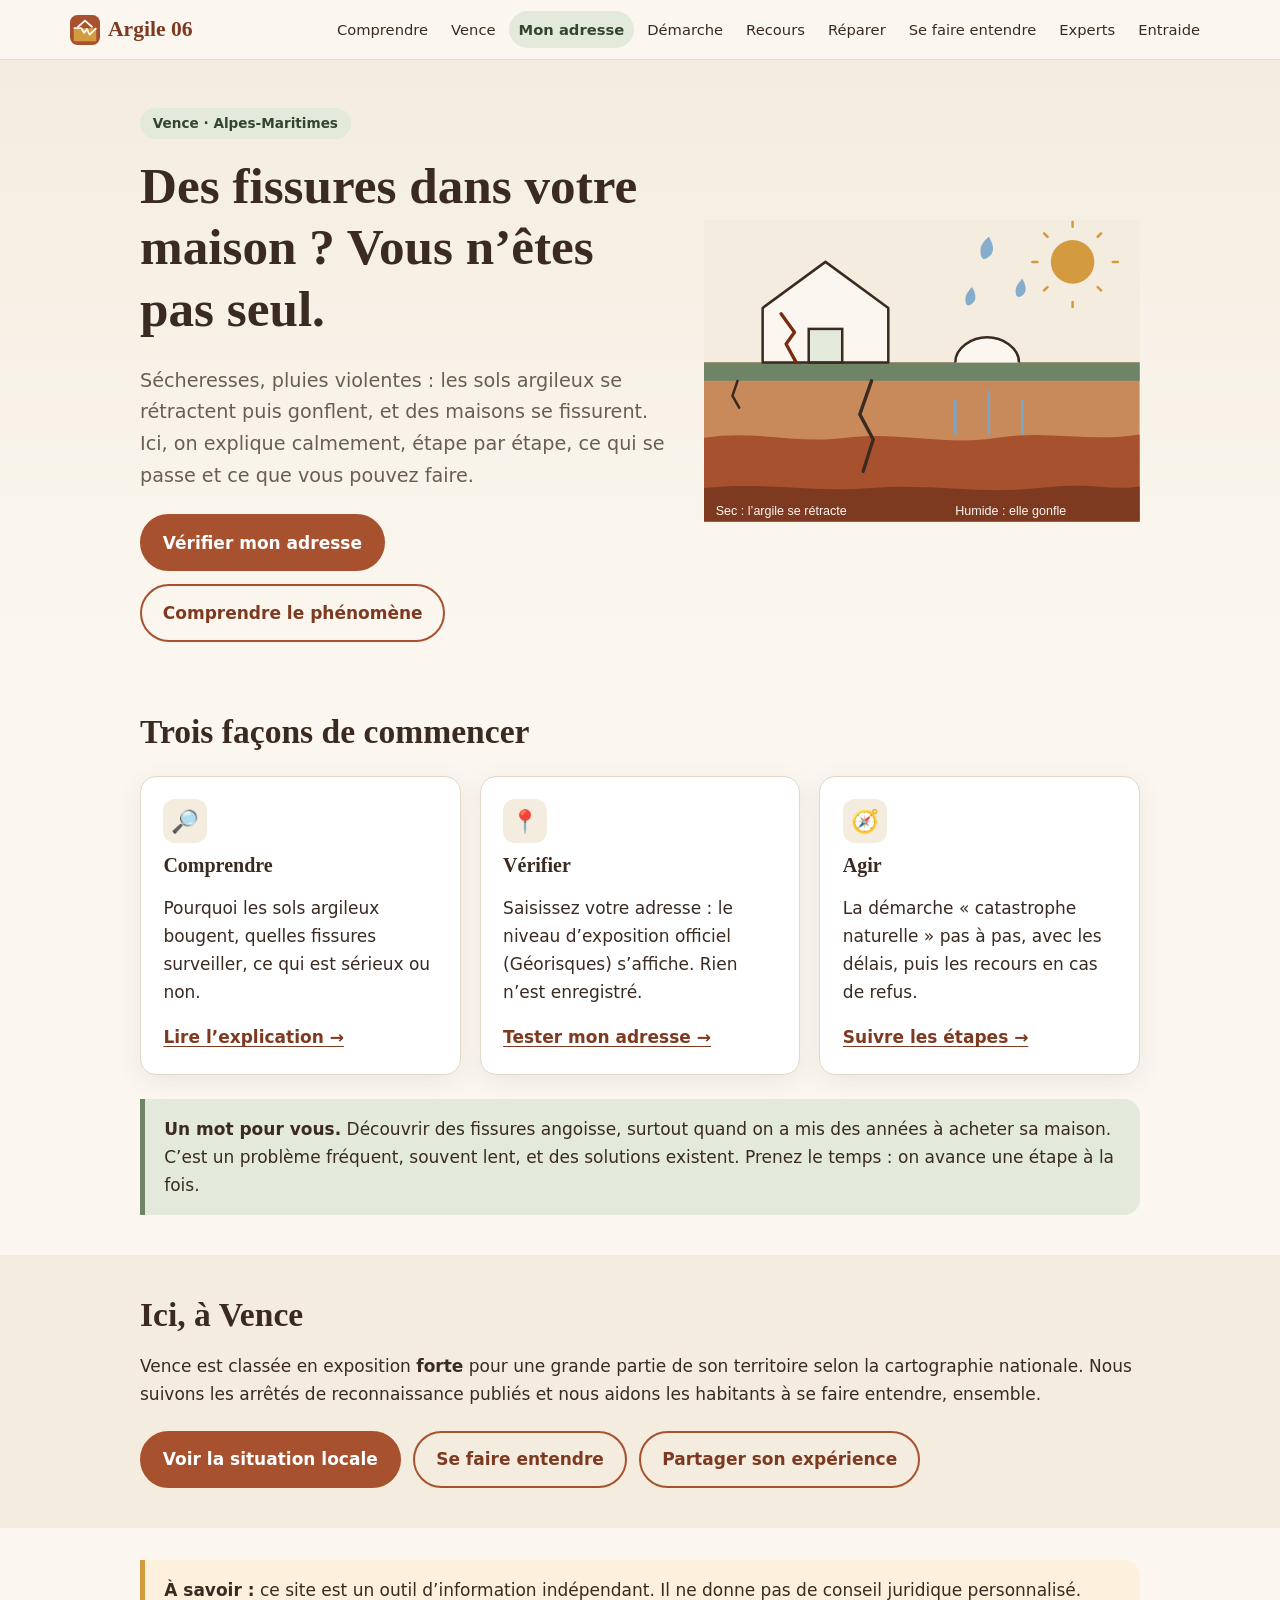
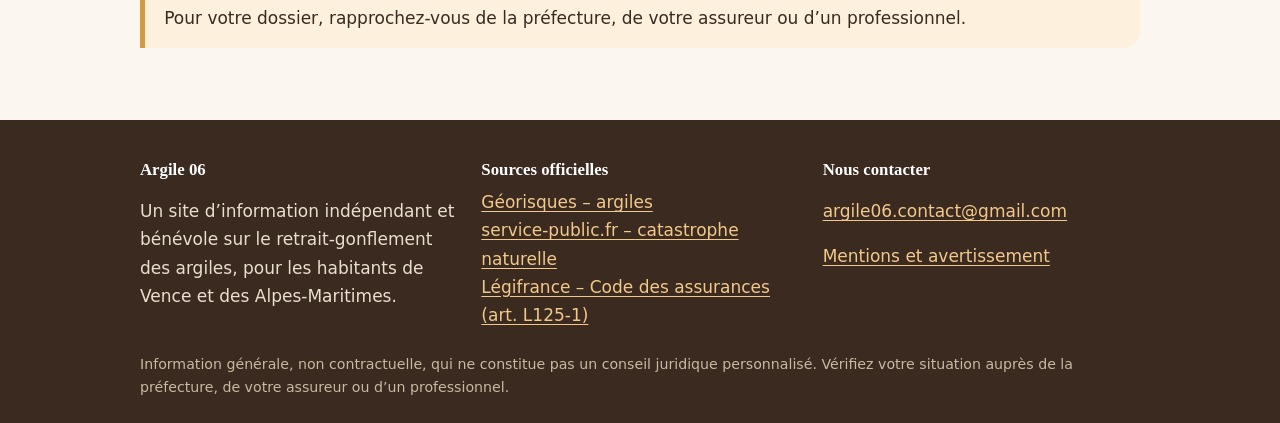
==== index.html @ f942f199 "Menu, carte et autocomplétion, page Réparer, contact Co-Authored-By: Claude Sonnet 5.5 <noreply@anth" ====
<!doctype html>
<html lang="fr">
<head>
<meta charset="utf-8">
<meta name="viewport" content="width=device-width, initial-scale=1">
<title>Fissures, argile et sécheresse : vous n’êtes pas seul · Argile 06</title>
<meta name="description" content="Comprendre le retrait-gonflement des argiles, vérifier votre adresse et connaître la démarche catastrophe naturelle à Vence et dans les Alpes-Maritimes.">
<meta name="theme-color" content="#a8512f">
<link rel="stylesheet" href="css/style.css?v=6">
</head>
<body>
<a class="skip" href="#contenu">Aller au contenu</a>
<header class="site">
<div class="bar">
<a class="brand" href="index.html"><svg viewBox="0 0 32 32" aria-hidden="true"><rect width="32" height="32" rx="8" fill="#a8512f"/><path d="M4 14h24v14H4z" fill="#d49a3f"/><path d="M4 14l8 0 3 5 3-4 3 6 7-7" stroke="#fbf7f0" stroke-width="2" fill="none" stroke-linejoin="round"/><path d="M8 13l8-7 8 7" stroke="#fbf7f0" stroke-width="2" fill="none"/></svg><span>Argile 06</span></a>
<button class="menu-btn" aria-expanded="false" aria-controls="nav-main">Menu</button>
<nav class="main" id="nav-main" aria-label="Navigation principale"><ul>
<li><a href="comprendre.html">Comprendre</a></li>
<li><a href="vence.html">Vence</a></li>
<li><a href="mon-adresse.html" class="cta">Mon adresse</a></li>
<li><a href="demarche.html">Démarche</a></li>
<li><a href="recours.html">Recours</a></li>
<li><a href="reparer.html">Réparer</a></li>
<li><a href="se-faire-entendre.html">Se faire entendre</a></li>
<li><a href="experts.html">Experts</a></li>
<li><a href="entraide.html">Entraide</a></li>
</ul></nav>
</div>
</header>
<main id="contenu">
<section class="hero"><div class="wrap grid">
<div>
<span class="kicker">Vence · Alpes-Maritimes</span>
<h1>Des fissures dans votre maison ? Vous n’êtes pas seul.</h1>
<p class="lead">Sécheresses, pluies violentes : les sols argileux se rétractent puis gonflent, et des maisons se fissurent. Ici, on explique calmement, étape par étape, ce qui se passe et ce que vous pouvez faire.</p>
<div class="btns"><a class="btn" href="mon-adresse.html">Vérifier mon adresse</a><a class="btn sec" href="comprendre.html">Comprendre le phénomène</a></div>
</div>
<div><svg viewBox="0 0 520 360" role="img" aria-label="Schéma d’une maison sur un sol argileux : à gauche, sol sec et rétracté avec fissure ; à droite, sol humide qui gonfle.">
<rect width="520" height="360" fill="#f4ecdf"/>
<circle cx="440" cy="50" r="26" fill="#d49a3f"/>
<g stroke="#d49a3f" stroke-width="3" stroke-linecap="round"><path d="M440 8v-6M440 98v6M398 50h-6M488 50h6M410 20l-4-4M470 80l4 4M410 80l-4 4M470 20l4-4"/></g>
<rect x="0" y="170" width="520" height="190" fill="#c98a5b"/>
<rect x="0" y="170" width="520" height="22" fill="#6f8466"/>
<path d="M0 260c60-10 110 8 170 0s120 10 180 0 110 6 170-4v104H0z" fill="#a8512f"/>
<path d="M0 320c70-8 130 6 200 0s130 8 200 0 80 4 120-2v42H0z" fill="#7d3a20"/>
<g fill="#fbf7f0" stroke="#3a2a20" stroke-width="3" stroke-linejoin="round">
<path d="M70 170V105l75-55 75 55v65z"/></g>
<rect x="125" y="130" width="40" height="40" fill="#e3eadc" stroke="#3a2a20" stroke-width="3"/>
<path d="M92 112l16 22-10 14 12 22" stroke="#7a2b12" stroke-width="4" fill="none" stroke-linecap="round" stroke-linejoin="round"/>
<path d="M200 192l-14 40 16 30-12 38" stroke="#3a2a20" stroke-width="4" fill="none" stroke-linecap="round"/>
<path d="M40 192l-6 18 8 14" stroke="#3a2a20" stroke-width="3" fill="none" stroke-linecap="round"/>
<g fill="#7aa6c9" opacity=".9"><path d="M340 20q10 16 0 24t-10-8q0-8 10-16z"/><path d="M380 70q8 14 0 20t-8-6q0-6 8-14z"/><path d="M320 80q8 14 0 20t-8-6q0-6 8-14z"/></g>
<path d="M300 170c0-18 20-30 38-30s38 12 38 30" fill="#fbf7f0" stroke="#3a2a20" stroke-width="3"/>
<g stroke="#7aa6c9" stroke-width="3" stroke-linecap="round"><path d="M300 215v40M340 205v50M380 215v40"/></g>
<text x="14" y="352" font-size="15" fill="#fbf7f0" font-family="sans-serif">Sec : l’argile se rétracte</text>
<text x="300" y="352" font-size="15" fill="#fbf7f0" font-family="sans-serif">Humide : elle gonfle</text>
</svg></div>
</div></section>
<div class="wrap">
<h2>Trois façons de commencer</h2>
<div class="cards">
<div class="card"><div class="ico" aria-hidden="true">🔎</div><h3>Comprendre</h3><p>Pourquoi les sols argileux bougent, quelles fissures surveiller, ce qui est sérieux ou non.</p><a class="more" href="comprendre.html">Lire l’explication →</a></div>
<div class="card"><div class="ico" aria-hidden="true">📍</div><h3>Vérifier</h3><p>Saisissez votre adresse : le niveau d’exposition officiel (Géorisques) s’affiche. Rien n’est enregistré.</p><a class="more" href="mon-adresse.html">Tester mon adresse →</a></div>
<div class="card"><div class="ico" aria-hidden="true">🧭</div><h3>Agir</h3><p>La démarche « catastrophe naturelle » pas à pas, avec les délais, puis les recours en cas de refus.</p><a class="more" href="demarche.html">Suivre les étapes →</a></div>
</div>
<div class="note"><strong>Un mot pour vous.</strong> Découvrir des fissures angoisse, surtout quand on a mis des années à acheter sa maison. C’est un problème fréquent, souvent lent, et des solutions existent. Prenez le temps : on avance une étape à la fois.</div>
</div>
<section class="band"><div class="wrap">
<h2 style="margin-top:0">Ici, à Vence</h2>
<p>Vence est classée en exposition <strong>forte</strong> pour une grande partie de son territoire selon la cartographie nationale. Nous suivons les arrêtés de reconnaissance publiés et nous aidons les habitants à se faire entendre, ensemble.</p>
<div class="btns"><a class="btn" href="vence.html">Voir la situation locale</a><a class="btn sec" href="se-faire-entendre.html">Se faire entendre</a><a class="btn sec" href="entraide.html">Partager son expérience</a></div>
</div></section>
<div class="wrap"><div class="warn" style="margin-top:2rem"><strong>À savoir :</strong> ce site est un outil d’information indépendant. Il ne donne pas de conseil juridique personnalisé. Pour votre dossier, rapprochez-vous de la préfecture, de votre assureur ou d’un professionnel.</div></div>
</main>
<footer class="site">
<div class="wrap">
<div class="cols">
<div><h2>Argile 06</h2><p>Un site d’information indépendant et bénévole sur le retrait-gonflement des argiles, pour les habitants de Vence et des Alpes-Maritimes.</p></div>
<div><h2>Sources officielles</h2><ul>
<li><a href="https://www.georisques.gouv.fr/risques/retrait-gonflement-des-argiles" rel="noopener">Géorisques – argiles</a></li>
<li><a href="https://www.service-public.fr/particuliers/recherche?keyword=catastrophe%20naturelle" rel="noopener">service-public.fr – catastrophe naturelle</a></li>
<li><a href="https://www.legifrance.gouv.fr/codes/texte_lc/LEGITEXT000006073984" rel="noopener">Légifrance – Code des assurances (art. L125-1)</a></li>
</ul></div>
<div><h2>Nous contacter</h2><p><a href="mailto:argile06.contact@gmail.com">argile06.contact@gmail.com</a></p><p><a href="entraide.html#mentions">Mentions et avertissement</a></p></div>
</div>
<small>Information générale, non contractuelle, qui ne constitue pas un conseil juridique personnalisé. Vérifiez votre situation auprès de la préfecture, de votre assureur ou d’un professionnel.</small>
</div>
</footer>
<script src="js/main.js?v=6"></script>
</body>
</html>
---- css/style.css ----
:root{
  --argile:#a8512f; --argile-fonce:#7d3a20; --ocre:#d49a3f; --sable:#f4ecdf; --creme:#fbf7f0;
  --sauge:#6f8466; --sauge-clair:#e3eadc; --brun:#3a2a20; --gris:#6b5d54; --trait:#e4d8c6;
  --rayon:16px; --ombre:0 6px 24px rgba(58,42,32,.08);
  --serif:"Iowan Old Style","Palatino Linotype",Palatino,Georgia,serif;
  --sans:system-ui,-apple-system,"Segoe UI",Roboto,sans-serif;
}
*{box-sizing:border-box}
html{scroll-behavior:smooth}
body{margin:0;font-family:var(--sans);font-size:1.0625rem;line-height:1.65;color:var(--brun);background:var(--creme)}
h1,h2,h3{font-family:var(--serif);line-height:1.2;color:var(--brun)}
h1{font-size:clamp(2rem,5vw,3.2rem);margin:0 0 .5em}
h2{font-size:clamp(1.5rem,3.2vw,2.1rem);margin:1.6em 0 .5em}
h3{font-size:1.25rem;margin:1.2em 0 .3em}
a{color:var(--argile-fonce);text-underline-offset:3px}
a:hover{color:var(--argile)}
:focus-visible{outline:3px solid var(--ocre);outline-offset:2px;border-radius:4px}
.skip{position:absolute;left:-999px;top:0;background:var(--brun);color:#fff;padding:.6rem 1rem;z-index:100}
.skip:focus{left:0}
.wrap{max-width:1040px;margin:0 auto;padding:0 1.25rem}
.narrow{max-width:760px}

/* en-tête */
header.site{background:var(--creme);border-bottom:1px solid var(--trait);position:sticky;top:0;z-index:50}
.bar{display:flex;align-items:center;justify-content:space-between;gap:1rem;padding:.7rem 1.25rem;max-width:1180px;margin:0 auto}
.brand{white-space:nowrap;font-family:var(--serif);font-weight:700;font-size:1.35rem;color:var(--argile-fonce);text-decoration:none;display:flex;align-items:center;gap:.5rem}
.brand svg{width:30px;height:30px}
nav.main ul{list-style:none;margin:0;padding:0;display:flex;gap:.2rem;flex-wrap:wrap}
nav.main a{display:block;padding:.4rem .62rem;border-radius:999px;text-decoration:none;color:var(--brun);font-size:.92rem;white-space:nowrap}
nav.main a.cta{background:var(--sauge-clair);color:#34452d;font-weight:600}
nav.main a.cta:hover{background:var(--sauge);color:#fff}
nav.main a:hover{background:var(--sable)}
nav.main a[aria-current="page"]{background:var(--argile);color:#fff}
.menu-btn{display:none;background:var(--sable);border:1px solid var(--trait);border-radius:10px;padding:.5rem .8rem;font:inherit;color:var(--brun);cursor:pointer}
@media(max-width:1060px){
  .menu-btn{display:block}
  nav.main{display:none;width:100%;order:3}
  nav.main.open{display:block}
  .bar{flex-wrap:wrap}
  nav.main ul{flex-direction:column;padding:.4rem 0 .8rem}
}

/* héros */
.hero{background:linear-gradient(180deg,var(--sable),var(--creme));padding:3rem 0 1rem}
.hero .grid{display:grid;grid-template-columns:1.1fr .9fr;gap:2rem;align-items:center}
@media(max-width:800px){.hero .grid{grid-template-columns:1fr}}
.kicker{display:inline-block;background:var(--sauge-clair);color:#34452d;border-radius:999px;padding:.25rem .8rem;font-size:.85rem;font-weight:600;margin-bottom:1rem}
.lead{font-size:1.2rem;color:var(--gris)}
.btns{display:flex;gap:.8rem;flex-wrap:wrap;margin-top:1.4rem}
.btn{display:inline-block;background:var(--argile);color:#fff;text-decoration:none;padding:.8rem 1.3rem;border-radius:999px;font-weight:600;border:2px solid var(--argile);cursor:pointer;font:inherit;font-weight:600}
.btn:hover{background:var(--argile-fonce);border-color:var(--argile-fonce);color:#fff}
.btn.sec{background:transparent;color:var(--argile-fonce)}
.btn.sec:hover{background:var(--sable);color:var(--argile-fonce)}

/* cartes */
.cards{display:grid;grid-template-columns:repeat(auto-fit,minmax(250px,1fr));gap:1.2rem;margin:1.5rem 0}
.card{background:#fff;border:1px solid var(--trait);border-radius:var(--rayon);padding:1.4rem;box-shadow:var(--ombre)}
.card h3{margin-top:0}
.card a.more{font-weight:600}
.card .ico{width:44px;height:44px;border-radius:12px;background:var(--sable);display:grid;place-items:center;margin-bottom:.6rem;font-size:1.4rem}
.note{background:var(--sauge-clair);border-left:5px solid var(--sauge);border-radius:0 var(--rayon) var(--rayon) 0;padding:1rem 1.2rem;margin:1.5rem 0}
.warn{background:#fdf0dd;border-left:5px solid var(--ocre);border-radius:0 var(--rayon) var(--rayon) 0;padding:1rem 1.2rem;margin:1.5rem 0}
.verify{display:inline-block;background:#fdf0dd;border:1px solid var(--ocre);color:#6a4410;border-radius:6px;padding:0 .4rem;font-size:.8rem;font-weight:700;vertical-align:middle}
.band{background:var(--sable);padding:2.5rem 0;margin-top:2.5rem}

/* page */
main{padding-bottom:3rem}
.pagehead{background:var(--sable);padding:2.2rem 0 1.6rem;border-bottom:1px solid var(--trait)}
.pagehead h1{margin-bottom:.3em}
.pagehead p{margin:0;color:var(--gris);font-size:1.15rem}
.crumbs{font-size:.9rem;color:var(--gris);margin-bottom:.6rem}

/* frise */
ol.steps{list-style:none;margin:2rem 0;padding:0;counter-reset:s;position:relative}
ol.steps li{counter-increment:s;position:relative;padding:0 0 1.8rem 4rem}
ol.steps li:before{content:counter(s);position:absolute;left:0;top:0;width:2.8rem;height:2.8rem;border-radius:50%;background:var(--argile);color:#fff;display:grid;place-items:center;font-family:var(--serif);font-weight:700;font-size:1.2rem}
ol.steps li:after{content:"";position:absolute;left:1.35rem;top:2.9rem;bottom:.1rem;width:2px;background:var(--trait)}
ol.steps li:last-child:after{display:none}
ol.steps h3{margin:.1rem 0 .2rem}
.delai{display:inline-block;background:var(--sauge-clair);color:#34452d;border-radius:999px;padding:.1rem .7rem;font-size:.85rem;font-weight:700;margin:.2rem 0}

/* tables et listes */
table{width:100%;border-collapse:collapse;background:#fff;border-radius:var(--rayon);overflow:hidden;border:1px solid var(--trait)}
th,td{text-align:left;padding:.65rem .9rem;border-bottom:1px solid var(--trait);font-size:.98rem}
th{background:var(--sable);font-family:var(--serif)}
.tablewrap{overflow-x:auto}
details{background:#fff;border:1px solid var(--trait);border-radius:12px;padding:.2rem 1rem;margin:.7rem 0}
summary{cursor:pointer;font-weight:600;padding:.7rem 0}
details[open] summary{color:var(--argile-fonce)}

/* outil adresse */
.tool{background:#fff;border:1px solid var(--trait);border-radius:var(--rayon);padding:1.5rem;box-shadow:var(--ombre)}
.tool label{display:block;font-weight:600;margin-bottom:.4rem}
.tool .row{display:flex;gap:.6rem;flex-wrap:wrap}
.tool input[type=text]{flex:1 1 260px;font:inherit;padding:.75rem 1rem;border:2px solid var(--trait);border-radius:12px;background:var(--creme)}
.tool input[type=text]:focus{border-color:var(--ocre);outline:none}
.result{margin-top:1.2rem}
.badge{display:inline-block;padding:.5rem 1.1rem;border-radius:999px;font-weight:700;font-size:1.1rem}
.badge.faible{background:#e3eadc;color:#2c4a24}
.badge.moyenne{background:#fbe6bd;color:#6a4410}
.badge.forte{background:#f4cfc2;color:#7a2b12}
.badge.nul{background:#eee;color:#444}
.picker{list-style:none;padding:0;margin:.6rem 0}
.picker button{display:block;width:100%;text-align:left;background:var(--creme);border:1px solid var(--trait);border-radius:10px;padding:.6rem .9rem;margin:.3rem 0;font:inherit;cursor:pointer}
.picker button:hover{background:var(--sable)}

/* pied */
footer.site{background:var(--brun);color:#eadfce;padding:2.5rem 0 1.5rem}
footer.site a{color:#f2c98a}
footer.site .cols{display:grid;grid-template-columns:repeat(auto-fit,minmax(220px,1fr));gap:1.5rem}
footer.site h2{font-size:1.05rem;color:#fff;margin:0 0 .5rem}
footer.site ul{list-style:none;margin:0;padding:0}
footer.site small{display:block;margin-top:1.5rem;color:#c9b9a3}

.quote{background:#fff;border:1px solid var(--trait);border-left:5px solid var(--ocre);border-radius:12px;padding:1rem 1.2rem;margin:1rem 0;font-family:var(--serif);font-size:1.1rem}
.quote cite{display:block;margin-top:.5rem;font-family:var(--sans);font-size:.9rem;color:var(--gris);font-style:normal}
.tag{display:inline-block;background:var(--sable);border-radius:6px;padding:0 .5rem;font-size:.8rem;margin-right:.3rem}
@media(prefers-reduced-motion:reduce){html{scroll-behavior:auto}}

/* autocomplétion et carte */
.field{position:relative;flex:1 1 260px}
.field input[type=text]{width:100%}
.suggestions{list-style:none;margin:4px 0 0;padding:.3rem;position:absolute;left:0;right:0;z-index:600;background:#fff;border:1px solid var(--trait);border-radius:12px;box-shadow:var(--ombre)}
.suggestions li{padding:.55rem .8rem;border-radius:8px;cursor:pointer}
.suggestions li:hover,.suggestions li[aria-selected="true"]{background:var(--sable)}
#carte{height:420px;border-radius:var(--rayon);border:1px solid var(--trait);margin-top:1.2rem;z-index:0}
.legende{display:flex;gap:1rem;flex-wrap:wrap;align-items:center;font-size:.9rem;margin:.6rem 0}
.legende i{display:inline-block;width:1rem;height:1rem;border-radius:4px;vertical-align:-2px;margin-right:.3rem;border:1px solid rgba(0,0,0,.2)}

.leaflet-popup-content .badge{font-size:.95rem;padding:.25rem .8rem;margin-top:.4rem}
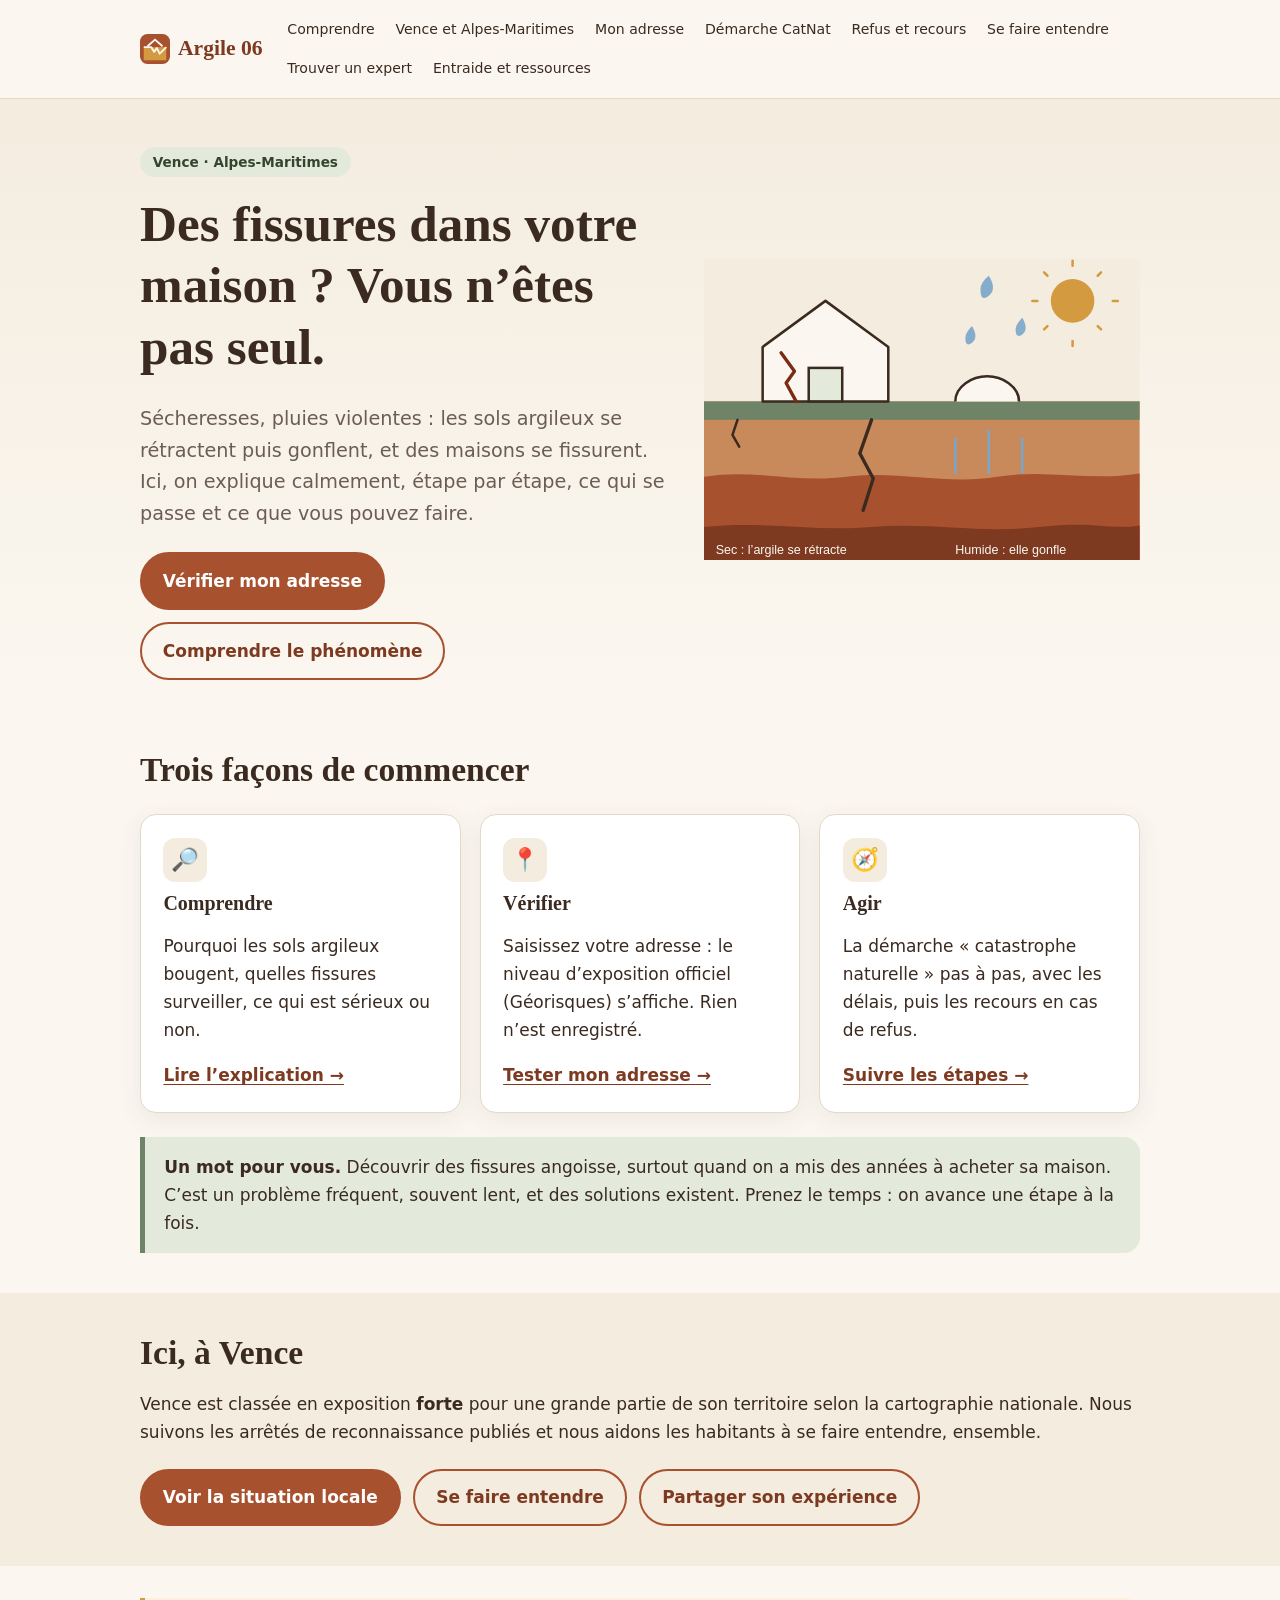
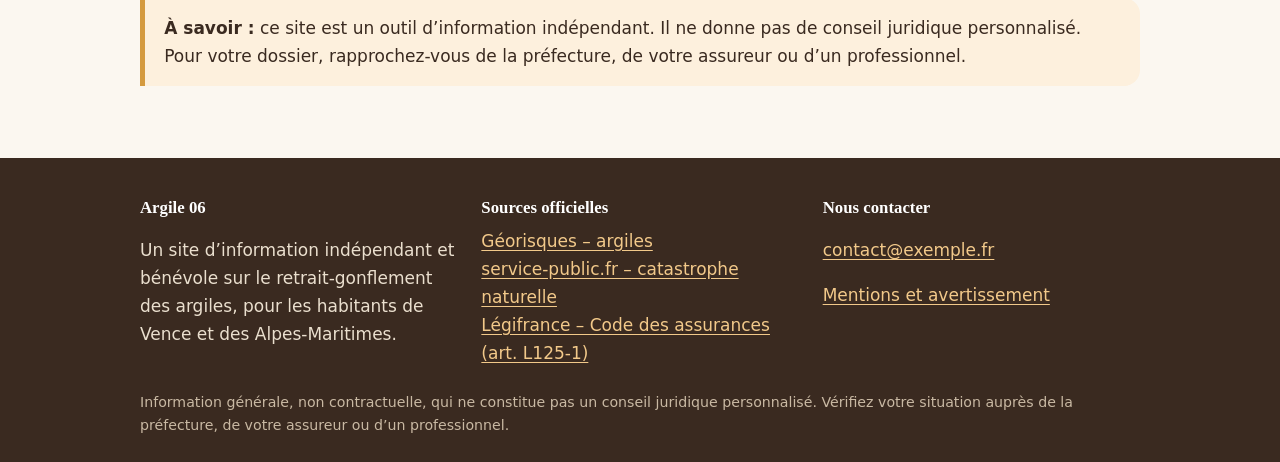
==== commit c325d428: "Première version d'Argile 06 Co-Authored-By: Claude Sonnet 5.5 <noreply@anthropic.com>" ====
--- a/index.html
+++ b/index.html
@@ -6,7 +6,7 @@
 <title>Fissures, argile et sécheresse : vous n’êtes pas seul · Argile 06</title>
 <meta name="description" content="Comprendre le retrait-gonflement des argiles, vérifier votre adresse et connaître la démarche catastrophe naturelle à Vence et dans les Alpes-Maritimes.">
 <meta name="theme-color" content="#a8512f">
-<link rel="stylesheet" href="css/style.css?v=6">
+<link rel="stylesheet" href="css/style.css">
 </head>
 <body>
 <a class="skip" href="#contenu">Aller au contenu</a>
@@ -16,14 +16,13 @@
 <button class="menu-btn" aria-expanded="false" aria-controls="nav-main">Menu</button>
 <nav class="main" id="nav-main" aria-label="Navigation principale"><ul>
 <li><a href="comprendre.html">Comprendre</a></li>
-<li><a href="vence.html">Vence</a></li>
-<li><a href="mon-adresse.html" class="cta">Mon adresse</a></li>
-<li><a href="demarche.html">Démarche</a></li>
-<li><a href="recours.html">Recours</a></li>
-<li><a href="reparer.html">Réparer</a></li>
+<li><a href="vence.html">Vence et Alpes-Maritimes</a></li>
+<li><a href="mon-adresse.html">Mon adresse</a></li>
+<li><a href="demarche.html">Démarche CatNat</a></li>
+<li><a href="recours.html">Refus et recours</a></li>
 <li><a href="se-faire-entendre.html">Se faire entendre</a></li>
-<li><a href="experts.html">Experts</a></li>
-<li><a href="entraide.html">Entraide</a></li>
+<li><a href="experts.html">Trouver un expert</a></li>
+<li><a href="entraide.html">Entraide et ressources</a></li>
 </ul></nav>
 </div>
 </header>
@@ -81,11 +80,11 @@
 <li><a href="https://www.service-public.fr/particuliers/recherche?keyword=catastrophe%20naturelle" rel="noopener">service-public.fr – catastrophe naturelle</a></li>
 <li><a href="https://www.legifrance.gouv.fr/codes/texte_lc/LEGITEXT000006073984" rel="noopener">Légifrance – Code des assurances (art. L125-1)</a></li>
 </ul></div>
-<div><h2>Nous contacter</h2><p><a href="mailto:argile06.contact@gmail.com">argile06.contact@gmail.com</a></p><p><a href="entraide.html#mentions">Mentions et avertissement</a></p></div>
+<div><h2>Nous contacter</h2><p><a href="mailto:contact@exemple.fr">contact@exemple.fr</a></p><p><a href="entraide.html#mentions">Mentions et avertissement</a></p></div>
 </div>
 <small>Information générale, non contractuelle, qui ne constitue pas un conseil juridique personnalisé. Vérifiez votre situation auprès de la préfecture, de votre assureur ou d’un professionnel.</small>
 </div>
 </footer>
-<script src="js/main.js?v=6"></script>
+<script src="js/main.js"></script>
 </body>
 </html>
--- a/css/style.css
+++ b/css/style.css
@@ -22,17 +22,15 @@
 
 /* en-tête */
 header.site{background:var(--creme);border-bottom:1px solid var(--trait);position:sticky;top:0;z-index:50}
-.bar{display:flex;align-items:center;justify-content:space-between;gap:1rem;padding:.7rem 1.25rem;max-width:1180px;margin:0 auto}
+.bar{display:flex;align-items:center;justify-content:space-between;gap:1rem;padding:.7rem 1.25rem;max-width:1040px;margin:0 auto}
 .brand{white-space:nowrap;font-family:var(--serif);font-weight:700;font-size:1.35rem;color:var(--argile-fonce);text-decoration:none;display:flex;align-items:center;gap:.5rem}
 .brand svg{width:30px;height:30px}
 nav.main ul{list-style:none;margin:0;padding:0;display:flex;gap:.2rem;flex-wrap:wrap}
-nav.main a{display:block;padding:.4rem .62rem;border-radius:999px;text-decoration:none;color:var(--brun);font-size:.92rem;white-space:nowrap}
-nav.main a.cta{background:var(--sauge-clair);color:#34452d;font-weight:600}
-nav.main a.cta:hover{background:var(--sauge);color:#fff}
+nav.main a{display:block;padding:.4rem .55rem;border-radius:999px;text-decoration:none;color:var(--brun);font-size:.88rem;white-space:nowrap}
 nav.main a:hover{background:var(--sable)}
 nav.main a[aria-current="page"]{background:var(--argile);color:#fff}
 .menu-btn{display:none;background:var(--sable);border:1px solid var(--trait);border-radius:10px;padding:.5rem .8rem;font:inherit;color:var(--brun);cursor:pointer}
-@media(max-width:1060px){
+@media(max-width:1000px){
   .menu-btn{display:block}
   nav.main{display:none;width:100%;order:3}
   nav.main.open{display:block}
@@ -116,15 +114,3 @@
 .quote cite{display:block;margin-top:.5rem;font-family:var(--sans);font-size:.9rem;color:var(--gris);font-style:normal}
 .tag{display:inline-block;background:var(--sable);border-radius:6px;padding:0 .5rem;font-size:.8rem;margin-right:.3rem}
 @media(prefers-reduced-motion:reduce){html{scroll-behavior:auto}}
-
-/* autocomplétion et carte */
-.field{position:relative;flex:1 1 260px}
-.field input[type=text]{width:100%}
-.suggestions{list-style:none;margin:4px 0 0;padding:.3rem;position:absolute;left:0;right:0;z-index:600;background:#fff;border:1px solid var(--trait);border-radius:12px;box-shadow:var(--ombre)}
-.suggestions li{padding:.55rem .8rem;border-radius:8px;cursor:pointer}
-.suggestions li:hover,.suggestions li[aria-selected="true"]{background:var(--sable)}
-#carte{height:420px;border-radius:var(--rayon);border:1px solid var(--trait);margin-top:1.2rem;z-index:0}
-.legende{display:flex;gap:1rem;flex-wrap:wrap;align-items:center;font-size:.9rem;margin:.6rem 0}
-.legende i{display:inline-block;width:1rem;height:1rem;border-radius:4px;vertical-align:-2px;margin-right:.3rem;border:1px solid rgba(0,0,0,.2)}
-
-.leaflet-popup-content .badge{font-size:.95rem;padding:.25rem .8rem;margin-top:.4rem}
